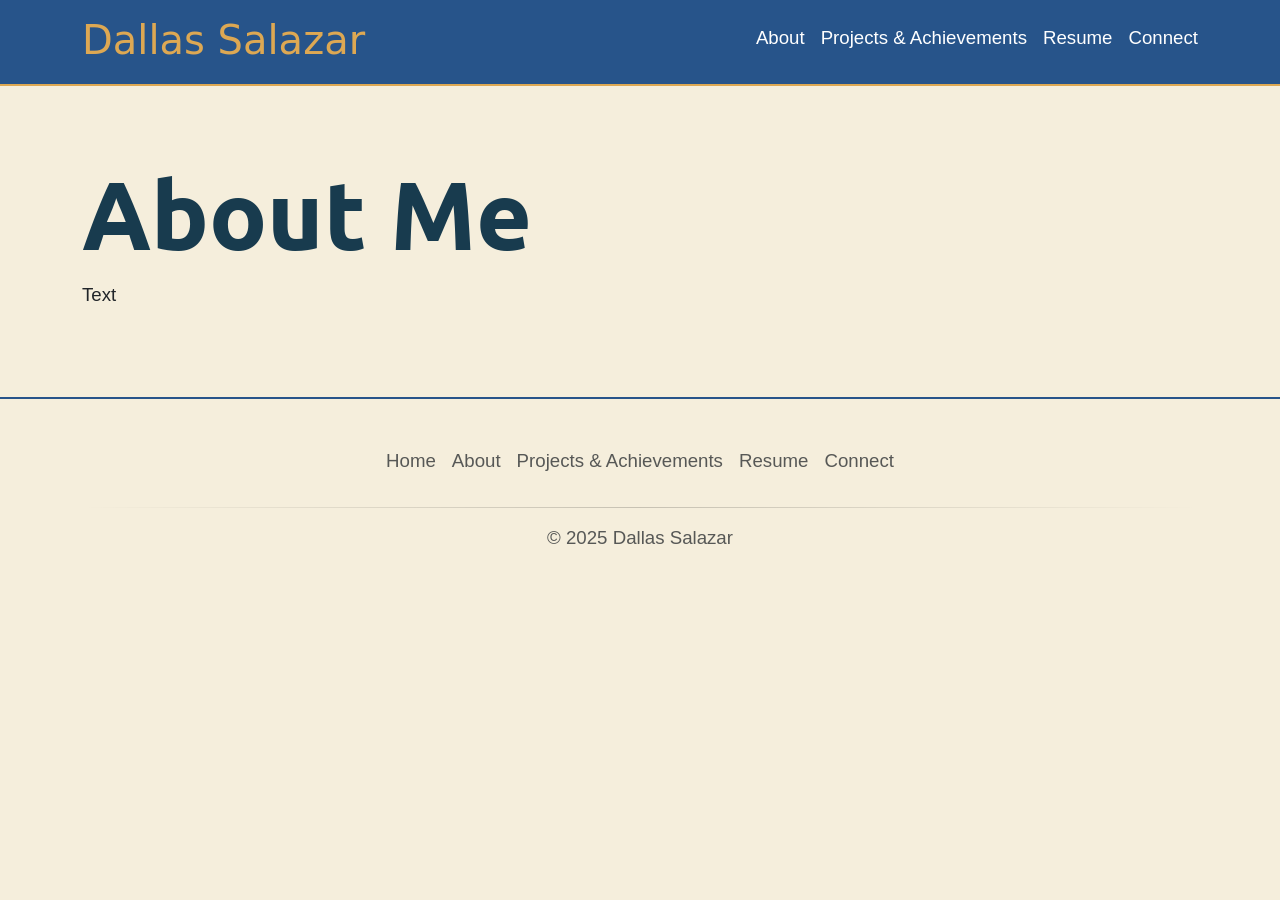
==== pages/about.html @ 6108d01d "Add starting code to about and projects pages" ====
<!doctype html>
<html lang="en">
  <head>
    <meta charset="UTF-8" />
    <meta name="viewport" content="width=device-width, initial-scale=1.0" />
    <link
      href="https://cdn.jsdelivr.net/npm/bootstrap@5.3.8/dist/css/bootstrap.min.css"
      rel="stylesheet"
      integrity="sha384-sRIl4kxILFvY47J16cr9ZwB07vP4J8+LH7qKQnuqkuIAvNWLzeN8tE5YBujZqJLB"
      crossorigin="anonymous"
    />
    <link rel="preconnect" href="https://fonts.googleapis.com" />
    <link rel="preconnect" href="https://fonts.gstatic.com" crossorigin />
    <link
      href="https://fonts.googleapis.com/css2?family=Ubuntu:ital,wght@0,300;0,400;0,500;0,700;1,300;1,400;1,500;1,700&display=swap"
      rel="stylesheet"
    />
    <link href="../css/styles.css" rel="stylesheet" />
    <title>Dallas Salazar | About</title>
  </head>
  <body>
    <!-- Header -->
    <section id="site-header">
      <div class="container">
        <header class="d-flex flex-wrap justify-content-center py-3 mb-1">
          <a
            href="../index.html"
            class="d-flex align-items-center mb-3 mb-md-0 me-md-auto link-body-emphasis text-decoration-none"
          >
            <span class="mb-0 h1" id="navbar-h1-color">Dallas Salazar</span>
          </a>
          <ul class="nav nav-underline">
            <li class="nav-item">
              <a href="./about.html" class="nav-link nav-link-color">About</a>
            </li>
            <li class="nav-item">
              <a href="./projects.html" class="nav-link nav-link-color"
                >Projects & Achievements</a
              >
            </li>
            <li class="nav-item">
              <a href="./resume.html" class="nav-link nav-link-color">Resume</a>
            </li>
            <li class="nav-item">
              <a
                href="https://www.linkedin.com/in/dallas-evans1/"
                class="nav-link nav-link-color"
                >Connect</a
              >
            </li>
          </ul>
        </header>
      </div>
    </section>
    <!-- Content -->
    <section id="site-content">
      <div class="container py-5">
        <div class="row py-4">
          <div class="col-12">
            <h1>About Me</h1>
            <p>Text</p>
          </div>
        </div>
      </div>
    </section>
    <!-- Footer -->
    <section id="site-footer">
      <div class="container">
        <footer class="py-3 my-4">
          <ul class="nav justify-content-center pb-2 mb-3">
            <li class="nav-item">
              <a href="../index.html" class="nav-link px-2 text-body-secondary"
                >Home</a
              >
            </li>
            <li class="nav-item">
              <a href="./about.html" class="nav-link px-2 text-body-secondary"
                >About</a
              >
            </li>
            <li class="nav-item">
              <a
                href="./projects.html"
                class="nav-link px-2 text-body-secondary"
                >Projects & Achievements</a
              >
            </li>
            <li class="nav-item">
              <a href="./resume.html" class="nav-link px-2 text-body-secondary"
                >Resume</a
              >
            </li>
            <li class="nav-item">
              <a
                href="https://www.linkedin.com/in/dallas-evans1/"
                class="nav-link px-2 text-body-secondary"
                >Connect</a
              >
            </li>
          </ul>
          <hr id="footer-hr" />
          <p class="text-center text-body-secondary">© 2025 Dallas Salazar</p>
        </footer>
      </div>
    </section>
    <script
      src="https://cdn.jsdelivr.net/npm/bootstrap@5.3.8/dist/js/bootstrap.bundle.min.js"
      integrity="sha384-FKyoEForCGlyvwx9Hj09JcYn3nv7wiPVlz7YYwJrWVcXK/BmnVDxM+D2scQbITxI"
      crossorigin="anonymous"
    ></script>
  </body>
</html>
---- css/styles.css ----
body {
    background-color: #F5EEDC
}

h1 {
  font-family: "Ubuntu", sans-serif;
  font-weight: 700;
  font-style: normal;
  font-size: 6rem;
  color: #183B4E
}

p {
    font-family: Arial, Helvetica, sans-serif;
    font-size: 14pt;
}

li {
    font-family: Arial, Helvetica, sans-serif;
    font-size: 14pt;
}

#home-headshot {
    border-radius: 50%;
    height: 500px;
    width: 500px;
}

#home-list {
    list-style-image: url("../images/caret-right.svg");
    padding-top: 2rem;
    padding-bottom: 5rem;
}

#home-list-item {
    padding-top: 5px;
    padding-bottom: 5px;
    font-size: 30px;
    font-family: "Ubuntu", sans-serif;
    font-weight: 400;
    font-style: normal;
}

#site-header {
    background-color: #27548A;
    border-bottom: #DDA853 solid 2px
}

#navbar-h1-color {
    color: #DDA853
}

.nav-link-color {
    color: white;
    text-decoration: none;
}
#site-footer {
    border-top:  #27548A solid 2px;
}

#footer-hr {
    border: 0;
    height: 1px;
    background-image: linear-gradient(to right, rgba(0, 0, 0, 0), rgba(0, 0, 0, 0.75), rgba(0, 0, 0, 0));
}
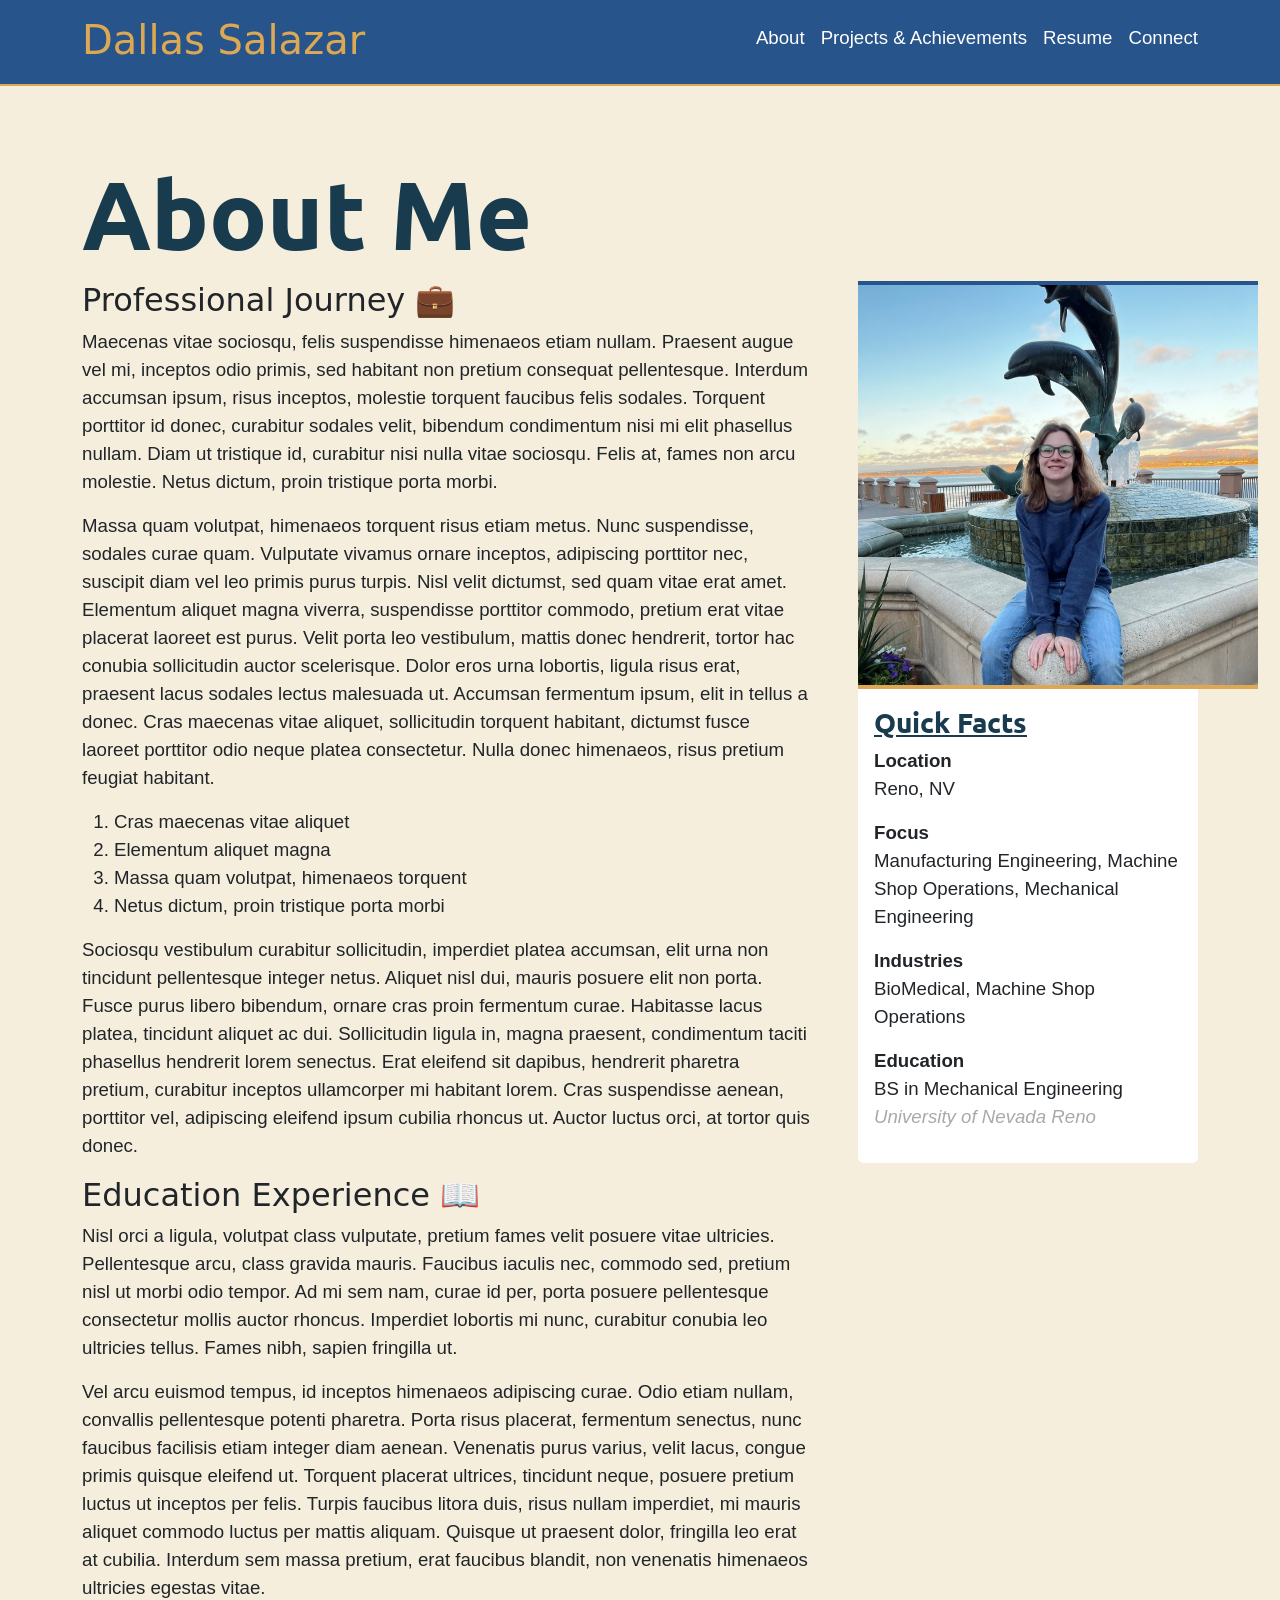
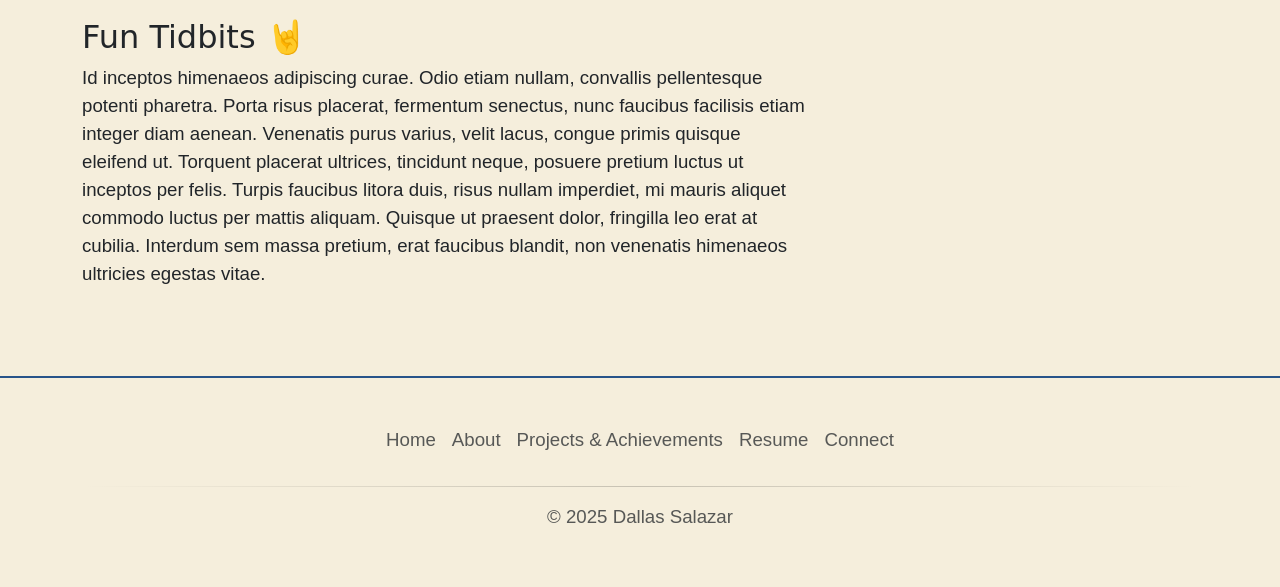
==== commit 1abc9866: "Add content and styling to about page" ====
--- a/pages/about.html
+++ b/pages/about.html
@@ -58,7 +58,123 @@
         <div class="row py-4">
           <div class="col-12">
             <h1>About Me</h1>
-            <p>Text</p>
+
+            <div class="row g-5">
+              <!-- LH NAVIGATION -->
+              <div class="col-md-8">
+                <h2>Professional Journey 💼</h2>
+                <p>
+                  Maecenas vitae sociosqu, felis suspendisse himenaeos etiam
+                  nullam. Praesent augue vel mi, inceptos odio primis, sed
+                  habitant non pretium consequat pellentesque. Interdum accumsan
+                  ipsum, risus inceptos, molestie torquent faucibus felis
+                  sodales. Torquent porttitor id donec, curabitur sodales velit,
+                  bibendum condimentum nisi mi elit phasellus nullam. Diam ut
+                  tristique id, curabitur nisi nulla vitae sociosqu. Felis at,
+                  fames non arcu molestie. Netus dictum, proin tristique porta
+                  morbi.
+                </p>
+                <p>
+                  Massa quam volutpat, himenaeos torquent risus etiam metus.
+                  Nunc suspendisse, sodales curae quam. Vulputate vivamus ornare
+                  inceptos, adipiscing porttitor nec, suscipit diam vel leo
+                  primis purus turpis. Nisl velit dictumst, sed quam vitae erat
+                  amet. Elementum aliquet magna viverra, suspendisse porttitor
+                  commodo, pretium erat vitae placerat laoreet est purus. Velit
+                  porta leo vestibulum, mattis donec hendrerit, tortor hac
+                  conubia sollicitudin auctor scelerisque. Dolor eros urna
+                  lobortis, ligula risus erat, praesent lacus sodales lectus
+                  malesuada ut. Accumsan fermentum ipsum, elit in tellus a
+                  donec. Cras maecenas vitae aliquet, sollicitudin torquent
+                  habitant, dictumst fusce laoreet porttitor odio neque platea
+                  consectetur. Nulla donec himenaeos, risus pretium feugiat
+                  habitant.
+                </p>
+                <ol>
+                  <li>Cras maecenas vitae aliquet</li>
+                  <li>Elementum aliquet magna</li>
+                  <li>Massa quam volutpat, himenaeos torquent</li>
+                  <li>Netus dictum, proin tristique porta morbi</li>
+                </ol>
+                <p>
+                  Sociosqu vestibulum curabitur sollicitudin, imperdiet platea
+                  accumsan, elit urna non tincidunt pellentesque integer netus.
+                  Aliquet nisl dui, mauris posuere elit non porta. Fusce purus
+                  libero bibendum, ornare cras proin fermentum curae. Habitasse
+                  lacus platea, tincidunt aliquet ac dui. Sollicitudin ligula
+                  in, magna praesent, condimentum taciti phasellus hendrerit
+                  lorem senectus. Erat eleifend sit dapibus, hendrerit pharetra
+                  pretium, curabitur inceptos ullamcorper mi habitant lorem.
+                  Cras suspendisse aenean, porttitor vel, adipiscing eleifend
+                  ipsum cubilia rhoncus ut. Auctor luctus orci, at tortor quis
+                  donec.
+                </p>
+                <h2>Education Experience 📖</h2>
+                <p>
+                  Nisl orci a ligula, volutpat class vulputate, pretium fames
+                  velit posuere vitae ultricies. Pellentesque arcu, class
+                  gravida mauris. Faucibus iaculis nec, commodo sed, pretium
+                  nisl ut morbi odio tempor. Ad mi sem nam, curae id per, porta
+                  posuere pellentesque consectetur mollis auctor rhoncus.
+                  Imperdiet lobortis mi nunc, curabitur conubia leo ultricies
+                  tellus. Fames nibh, sapien fringilla ut.
+                </p>
+                <p>
+                  Vel arcu euismod tempus, id inceptos himenaeos adipiscing
+                  curae. Odio etiam nullam, convallis pellentesque potenti
+                  pharetra. Porta risus placerat, fermentum senectus, nunc
+                  faucibus facilisis etiam integer diam aenean. Venenatis purus
+                  varius, velit lacus, congue primis quisque eleifend ut.
+                  Torquent placerat ultrices, tincidunt neque, posuere pretium
+                  luctus ut inceptos per felis. Turpis faucibus litora duis,
+                  risus nullam imperdiet, mi mauris aliquet commodo luctus per
+                  mattis aliquam. Quisque ut praesent dolor, fringilla leo erat
+                  at cubilia. Interdum sem massa pretium, erat faucibus blandit,
+                  non venenatis himenaeos ultricies egestas vitae.
+                </p>
+                <h2>Fun Tidbits 🤘</h2>
+                <p>
+                  Id inceptos himenaeos adipiscing curae. Odio etiam nullam,
+                  convallis pellentesque potenti pharetra. Porta risus placerat,
+                  fermentum senectus, nunc faucibus facilisis etiam integer diam
+                  aenean. Venenatis purus varius, velit lacus, congue primis
+                  quisque eleifend ut. Torquent placerat ultrices, tincidunt
+                  neque, posuere pretium luctus ut inceptos per felis. Turpis
+                  faucibus litora duis, risus nullam imperdiet, mi mauris
+                  aliquet commodo luctus per mattis aliquam. Quisque ut praesent
+                  dolor, fringilla leo erat at cubilia. Interdum sem massa
+                  pretium, erat faucibus blandit, non venenatis himenaeos
+                  ultricies egestas vitae.
+                </p>
+              </div>
+              <div class="col-md-4">
+                <div class="rounded"id="about-portrait">
+                  <img id="quickfact-portrait" src="../images/DallasPortrait.jpg" height="408px" />
+                  <div id="quickfact-text">
+                    <h3 id="quickfact-heading">Quick Facts</h3>
+                    <p>
+                      <span class="quickfact-bold">Location</span><br />Reno, NV
+                    </p>
+                    <p>
+                      <span class="quickfact-bold">Focus</span
+                      ><br />Manufacturing Engineering, Machine Shop Operations,
+                      Mechanical Engineering
+                    </p>
+                    <p>
+                      <span class="quickfact-bold">Industries</span
+                      ><br />BioMedical, Machine Shop Operations
+                    </p>
+                    <p>
+                      <span class="quickfact-bold">Education</span><br />
+                      BS in Mechanical Engineering<br />
+                      <span class="quickfact-ital"
+                        >University of Nevada Reno</span
+                      >
+                    </p>
+                  </div>
+                </div>
+              </div>
+            </div>
           </div>
         </div>
       </div>
--- a/css/styles.css
+++ b/css/styles.css
@@ -55,11 +55,41 @@
     text-decoration: none;
 }
 #site-footer {
-    border-top:  #27548A solid 2px;
+    border-top: #27548A solid 2px;
 }
 
 #footer-hr {
     border: 0;
     height: 1px;
     background-image: linear-gradient(to right, rgba(0, 0, 0, 0), rgba(0, 0, 0, 0.75), rgba(0, 0, 0, 0));
+}
+
+#about-portrait {
+    background-color: white;
+    
+}
+
+#quickfact-portrait {
+    border-top: #27548A solid 4px;
+    border-bottom: #DDA853 solid 4px
+}
+
+#quickfact-text {
+    padding: 1rem;
+}
+#quickfact-heading {
+    text-decoration: underline;
+    color: #183B4E;
+    font-family: "Ubuntu", sans-serif;
+    font-weight: 700;
+    font-style: normal;
+}
+
+.quickfact-bold {
+    font-weight: bold;
+}
+
+.quickfact-ital {
+    font-style: italic;
+    color: darkgray
 }
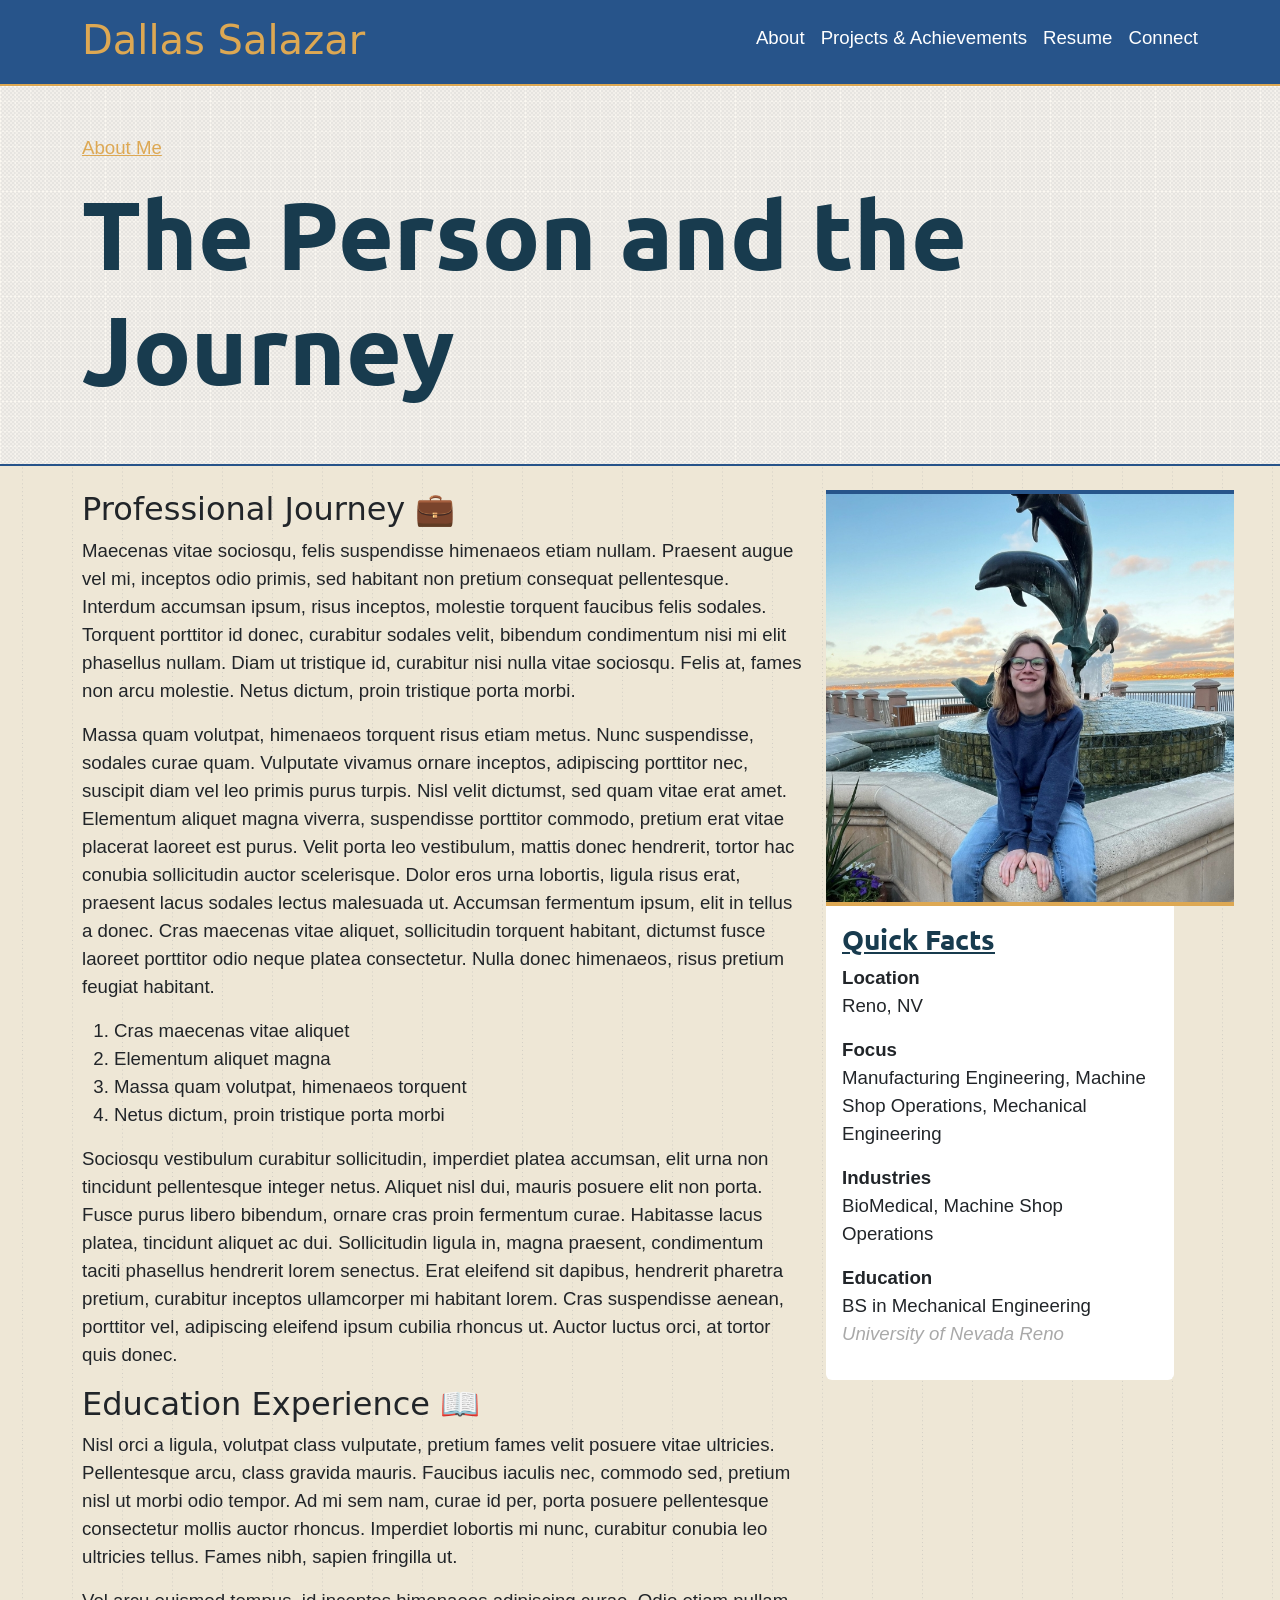
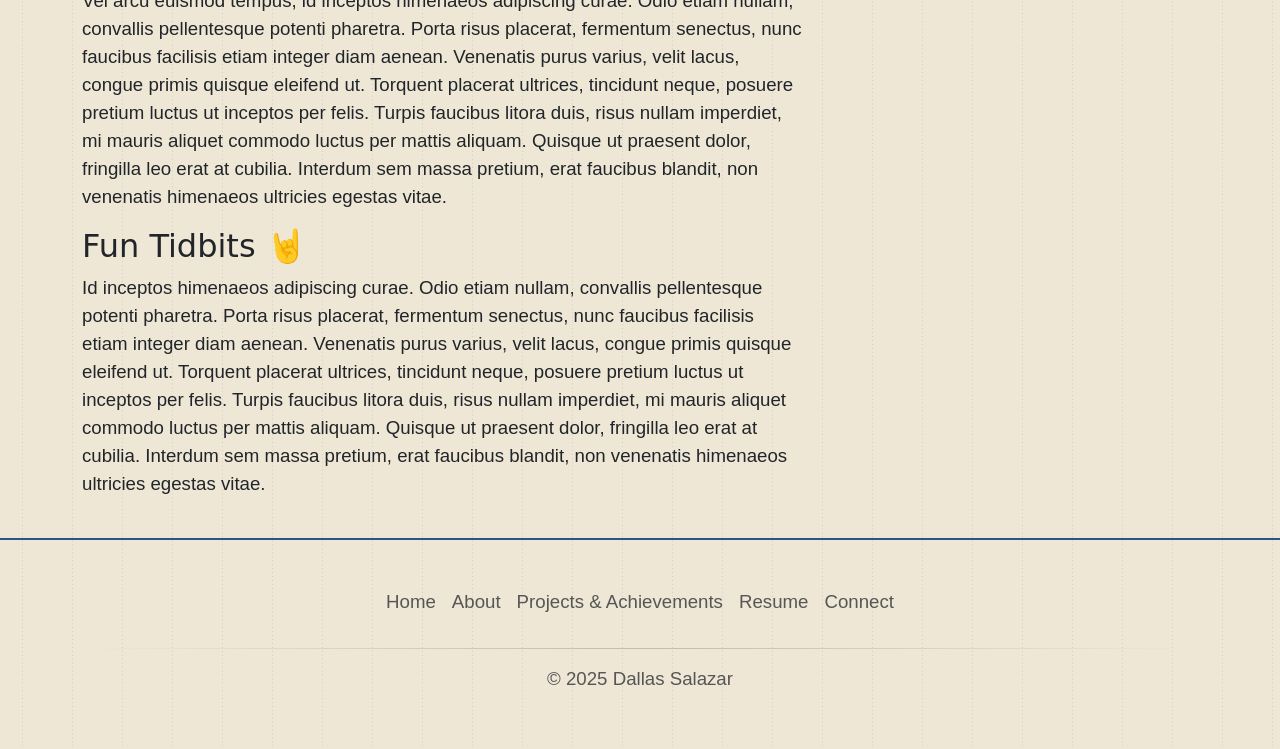
==== commit 5344a560: "Add and preview styling for headers and background images" ====
--- a/pages/about.html
+++ b/pages/about.html
@@ -54,124 +54,128 @@
     </section>
     <!-- Content -->
     <section id="site-content">
-      <div class="container py-5">
+      <div class="page-header">
+        <div class="container py-5">
+          <div class="col-12">
+            <p class="subheading-text">About Me</p>
+            <h1>The Person and the Journey</h1>
+          </div>
+        </div>
+      </div>
+      <div class="container">
         <div class="row py-4">
-          <div class="col-12">
-            <h1>About Me</h1>
-
-            <div class="row g-5">
-              <!-- LH NAVIGATION -->
-              <div class="col-md-8">
-                <h2>Professional Journey 💼</h2>
-                <p>
-                  Maecenas vitae sociosqu, felis suspendisse himenaeos etiam
-                  nullam. Praesent augue vel mi, inceptos odio primis, sed
-                  habitant non pretium consequat pellentesque. Interdum accumsan
-                  ipsum, risus inceptos, molestie torquent faucibus felis
-                  sodales. Torquent porttitor id donec, curabitur sodales velit,
-                  bibendum condimentum nisi mi elit phasellus nullam. Diam ut
-                  tristique id, curabitur nisi nulla vitae sociosqu. Felis at,
-                  fames non arcu molestie. Netus dictum, proin tristique porta
-                  morbi.
-                </p>
-                <p>
-                  Massa quam volutpat, himenaeos torquent risus etiam metus.
-                  Nunc suspendisse, sodales curae quam. Vulputate vivamus ornare
-                  inceptos, adipiscing porttitor nec, suscipit diam vel leo
-                  primis purus turpis. Nisl velit dictumst, sed quam vitae erat
-                  amet. Elementum aliquet magna viverra, suspendisse porttitor
-                  commodo, pretium erat vitae placerat laoreet est purus. Velit
-                  porta leo vestibulum, mattis donec hendrerit, tortor hac
-                  conubia sollicitudin auctor scelerisque. Dolor eros urna
-                  lobortis, ligula risus erat, praesent lacus sodales lectus
-                  malesuada ut. Accumsan fermentum ipsum, elit in tellus a
-                  donec. Cras maecenas vitae aliquet, sollicitudin torquent
-                  habitant, dictumst fusce laoreet porttitor odio neque platea
-                  consectetur. Nulla donec himenaeos, risus pretium feugiat
-                  habitant.
-                </p>
-                <ol>
-                  <li>Cras maecenas vitae aliquet</li>
-                  <li>Elementum aliquet magna</li>
-                  <li>Massa quam volutpat, himenaeos torquent</li>
-                  <li>Netus dictum, proin tristique porta morbi</li>
-                </ol>
-                <p>
-                  Sociosqu vestibulum curabitur sollicitudin, imperdiet platea
-                  accumsan, elit urna non tincidunt pellentesque integer netus.
-                  Aliquet nisl dui, mauris posuere elit non porta. Fusce purus
-                  libero bibendum, ornare cras proin fermentum curae. Habitasse
-                  lacus platea, tincidunt aliquet ac dui. Sollicitudin ligula
-                  in, magna praesent, condimentum taciti phasellus hendrerit
-                  lorem senectus. Erat eleifend sit dapibus, hendrerit pharetra
-                  pretium, curabitur inceptos ullamcorper mi habitant lorem.
-                  Cras suspendisse aenean, porttitor vel, adipiscing eleifend
-                  ipsum cubilia rhoncus ut. Auctor luctus orci, at tortor quis
-                  donec.
-                </p>
-                <h2>Education Experience 📖</h2>
-                <p>
-                  Nisl orci a ligula, volutpat class vulputate, pretium fames
-                  velit posuere vitae ultricies. Pellentesque arcu, class
-                  gravida mauris. Faucibus iaculis nec, commodo sed, pretium
-                  nisl ut morbi odio tempor. Ad mi sem nam, curae id per, porta
-                  posuere pellentesque consectetur mollis auctor rhoncus.
-                  Imperdiet lobortis mi nunc, curabitur conubia leo ultricies
-                  tellus. Fames nibh, sapien fringilla ut.
-                </p>
-                <p>
-                  Vel arcu euismod tempus, id inceptos himenaeos adipiscing
-                  curae. Odio etiam nullam, convallis pellentesque potenti
-                  pharetra. Porta risus placerat, fermentum senectus, nunc
-                  faucibus facilisis etiam integer diam aenean. Venenatis purus
-                  varius, velit lacus, congue primis quisque eleifend ut.
-                  Torquent placerat ultrices, tincidunt neque, posuere pretium
-                  luctus ut inceptos per felis. Turpis faucibus litora duis,
-                  risus nullam imperdiet, mi mauris aliquet commodo luctus per
-                  mattis aliquam. Quisque ut praesent dolor, fringilla leo erat
-                  at cubilia. Interdum sem massa pretium, erat faucibus blandit,
-                  non venenatis himenaeos ultricies egestas vitae.
-                </p>
-                <h2>Fun Tidbits 🤘</h2>
-                <p>
-                  Id inceptos himenaeos adipiscing curae. Odio etiam nullam,
-                  convallis pellentesque potenti pharetra. Porta risus placerat,
-                  fermentum senectus, nunc faucibus facilisis etiam integer diam
-                  aenean. Venenatis purus varius, velit lacus, congue primis
-                  quisque eleifend ut. Torquent placerat ultrices, tincidunt
-                  neque, posuere pretium luctus ut inceptos per felis. Turpis
-                  faucibus litora duis, risus nullam imperdiet, mi mauris
-                  aliquet commodo luctus per mattis aliquam. Quisque ut praesent
-                  dolor, fringilla leo erat at cubilia. Interdum sem massa
-                  pretium, erat faucibus blandit, non venenatis himenaeos
-                  ultricies egestas vitae.
-                </p>
-              </div>
-              <div class="col-md-4">
-                <div class="rounded"id="about-portrait">
-                  <img id="quickfact-portrait" src="../images/DallasPortrait.jpg" height="408px" />
-                  <div id="quickfact-text">
-                    <h3 id="quickfact-heading">Quick Facts</h3>
-                    <p>
-                      <span class="quickfact-bold">Location</span><br />Reno, NV
-                    </p>
-                    <p>
-                      <span class="quickfact-bold">Focus</span
-                      ><br />Manufacturing Engineering, Machine Shop Operations,
-                      Mechanical Engineering
-                    </p>
-                    <p>
-                      <span class="quickfact-bold">Industries</span
-                      ><br />BioMedical, Machine Shop Operations
-                    </p>
-                    <p>
-                      <span class="quickfact-bold">Education</span><br />
-                      BS in Mechanical Engineering<br />
-                      <span class="quickfact-ital"
-                        >University of Nevada Reno</span
-                      >
-                    </p>
-                  </div>
+          <div class="row">
+            <!-- LH NAVIGATION -->
+            <div class="col-md-8">
+              <h2>Professional Journey 💼</h2>
+              <p>
+                Maecenas vitae sociosqu, felis suspendisse himenaeos etiam
+                nullam. Praesent augue vel mi, inceptos odio primis, sed
+                habitant non pretium consequat pellentesque. Interdum accumsan
+                ipsum, risus inceptos, molestie torquent faucibus felis sodales.
+                Torquent porttitor id donec, curabitur sodales velit, bibendum
+                condimentum nisi mi elit phasellus nullam. Diam ut tristique id,
+                curabitur nisi nulla vitae sociosqu. Felis at, fames non arcu
+                molestie. Netus dictum, proin tristique porta morbi.
+              </p>
+              <p>
+                Massa quam volutpat, himenaeos torquent risus etiam metus. Nunc
+                suspendisse, sodales curae quam. Vulputate vivamus ornare
+                inceptos, adipiscing porttitor nec, suscipit diam vel leo primis
+                purus turpis. Nisl velit dictumst, sed quam vitae erat amet.
+                Elementum aliquet magna viverra, suspendisse porttitor commodo,
+                pretium erat vitae placerat laoreet est purus. Velit porta leo
+                vestibulum, mattis donec hendrerit, tortor hac conubia
+                sollicitudin auctor scelerisque. Dolor eros urna lobortis,
+                ligula risus erat, praesent lacus sodales lectus malesuada ut.
+                Accumsan fermentum ipsum, elit in tellus a donec. Cras maecenas
+                vitae aliquet, sollicitudin torquent habitant, dictumst fusce
+                laoreet porttitor odio neque platea consectetur. Nulla donec
+                himenaeos, risus pretium feugiat habitant.
+              </p>
+              <ol>
+                <li>Cras maecenas vitae aliquet</li>
+                <li>Elementum aliquet magna</li>
+                <li>Massa quam volutpat, himenaeos torquent</li>
+                <li>Netus dictum, proin tristique porta morbi</li>
+              </ol>
+              <p>
+                Sociosqu vestibulum curabitur sollicitudin, imperdiet platea
+                accumsan, elit urna non tincidunt pellentesque integer netus.
+                Aliquet nisl dui, mauris posuere elit non porta. Fusce purus
+                libero bibendum, ornare cras proin fermentum curae. Habitasse
+                lacus platea, tincidunt aliquet ac dui. Sollicitudin ligula in,
+                magna praesent, condimentum taciti phasellus hendrerit lorem
+                senectus. Erat eleifend sit dapibus, hendrerit pharetra pretium,
+                curabitur inceptos ullamcorper mi habitant lorem. Cras
+                suspendisse aenean, porttitor vel, adipiscing eleifend ipsum
+                cubilia rhoncus ut. Auctor luctus orci, at tortor quis donec.
+              </p>
+              <h2>Education Experience 📖</h2>
+              <p>
+                Nisl orci a ligula, volutpat class vulputate, pretium fames
+                velit posuere vitae ultricies. Pellentesque arcu, class gravida
+                mauris. Faucibus iaculis nec, commodo sed, pretium nisl ut morbi
+                odio tempor. Ad mi sem nam, curae id per, porta posuere
+                pellentesque consectetur mollis auctor rhoncus. Imperdiet
+                lobortis mi nunc, curabitur conubia leo ultricies tellus. Fames
+                nibh, sapien fringilla ut.
+              </p>
+              <p>
+                Vel arcu euismod tempus, id inceptos himenaeos adipiscing curae.
+                Odio etiam nullam, convallis pellentesque potenti pharetra.
+                Porta risus placerat, fermentum senectus, nunc faucibus
+                facilisis etiam integer diam aenean. Venenatis purus varius,
+                velit lacus, congue primis quisque eleifend ut. Torquent
+                placerat ultrices, tincidunt neque, posuere pretium luctus ut
+                inceptos per felis. Turpis faucibus litora duis, risus nullam
+                imperdiet, mi mauris aliquet commodo luctus per mattis aliquam.
+                Quisque ut praesent dolor, fringilla leo erat at cubilia.
+                Interdum sem massa pretium, erat faucibus blandit, non venenatis
+                himenaeos ultricies egestas vitae.
+              </p>
+              <h2>Fun Tidbits 🤘</h2>
+              <p>
+                Id inceptos himenaeos adipiscing curae. Odio etiam nullam,
+                convallis pellentesque potenti pharetra. Porta risus placerat,
+                fermentum senectus, nunc faucibus facilisis etiam integer diam
+                aenean. Venenatis purus varius, velit lacus, congue primis
+                quisque eleifend ut. Torquent placerat ultrices, tincidunt
+                neque, posuere pretium luctus ut inceptos per felis. Turpis
+                faucibus litora duis, risus nullam imperdiet, mi mauris aliquet
+                commodo luctus per mattis aliquam. Quisque ut praesent dolor,
+                fringilla leo erat at cubilia. Interdum sem massa pretium, erat
+                faucibus blandit, non venenatis himenaeos ultricies egestas
+                vitae.
+              </p>
+            </div>
+            <div class="col-md-4">
+              <div class="rounded" id="about-portrait">
+                <img
+                  id="quickfact-portrait"
+                  src="../images/DallasPortrait.jpg"
+                  height="416px"
+                />
+                <div id="quickfact-text">
+                  <h3 id="quickfact-heading">Quick Facts</h3>
+                  <p>
+                    <span class="quickfact-bold">Location</span><br />Reno, NV
+                  </p>
+                  <p>
+                    <span class="quickfact-bold">Focus</span><br />Manufacturing
+                    Engineering, Machine Shop Operations, Mechanical Engineering
+                  </p>
+                  <p>
+                    <span class="quickfact-bold">Industries</span
+                    ><br />BioMedical, Machine Shop Operations
+                  </p>
+                  <p>
+                    <span class="quickfact-bold">Education</span><br />
+                    BS in Mechanical Engineering<br />
+                    <span class="quickfact-ital"
+                      >University of Nevada Reno</span
+                    >
+                  </p>
                 </div>
               </div>
             </div>
--- a/css/styles.css
+++ b/css/styles.css
@@ -1,5 +1,6 @@
 body {
-    background-color: #F5EEDC
+    background-color: #F5EEDC;
+    background-image: url("../images/pinstripe-light.png")
 }
 
 h1 {
@@ -39,6 +40,17 @@
     font-family: "Ubuntu", sans-serif;
     font-weight: 400;
     font-style: normal;
+}
+
+.page-header {
+    border-bottom: solid #27548A 2px;
+    background-color: #fffcf5;
+    background-image: url("../images/project-paper.png")
+}
+
+.subheading-text {
+    color: #DDA853;
+    text-decoration: underline;
 }
 
 #site-header {
